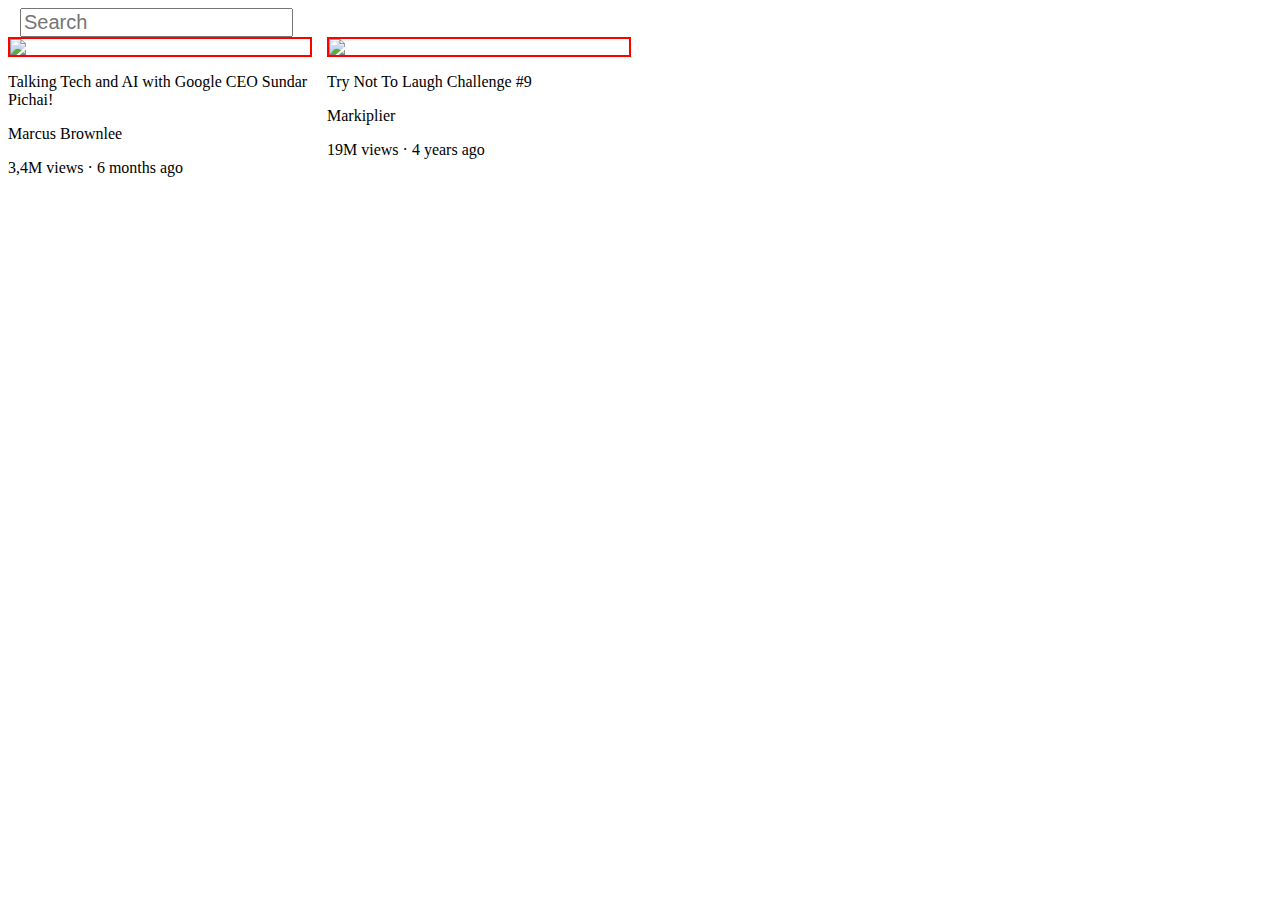
==== youtube.html @ 5c619c6e "using div" ====
<!DOCTYPE html>
<html lang="en">
<head>

    <style>
.thumbnail{
display:block;
width:300px;/* to keep same shape heaight will also change*/

object-fit:cover;/*contain cover */
object-position: bottom;
border:2px;
border-style:solid;
border-color:red;
}
.search-bar{
display:block;
    font-size:20px;
    margin-left:12px;
}
.div-example{
    display:inline-block;
}
.vedio-preview{
    width:300px;
    display:inline-block;
    vertical-align: top;
    margin-right:15px;
}

    </style>
    <meta charset="UTF-8">
    <meta http-equiv="X-UA-Compatible" content="IE=edge">
    <meta name="viewport" content="width=device-width, initial-scale=1.0">
    <title>youtube.com Clone</title>
</head>
<body>
    <input class="search-bar" type="text" placeholder="Search">
    <div class="vedio-preview">
    <img class="thumbnail" src="thumbnails/thumbnail-1.webp">

<p>
    <!-- paragraph is a block element  -->
Talking Tech and AI with Google CEO Sundar Pichai!
</p>
<p class="vedio-author">
Marcus Brownlee
<!-- paragarph will take whole line in the container not on the page -->
</p>
<p class="vedio-stats">
3,4M views &#183; 6 months ago

</p>


</div> 
<div class="vedio-preview">
    <img class="thumbnail" src="thumbnails/thumbnail-2.webp">

<p>
    <!-- paragraph is a block element  -->
    Try Not To Laugh Challenge #9
</p>
<p class="vedio-author">
Markiplier
<!-- paragarph will take whole line in the container not on the page -->
</p>
<p class="vedio-stats">
19M views &#183; 4 years ago

</p>


</div> 
<!-- It is a block element -->
</body>
</html>
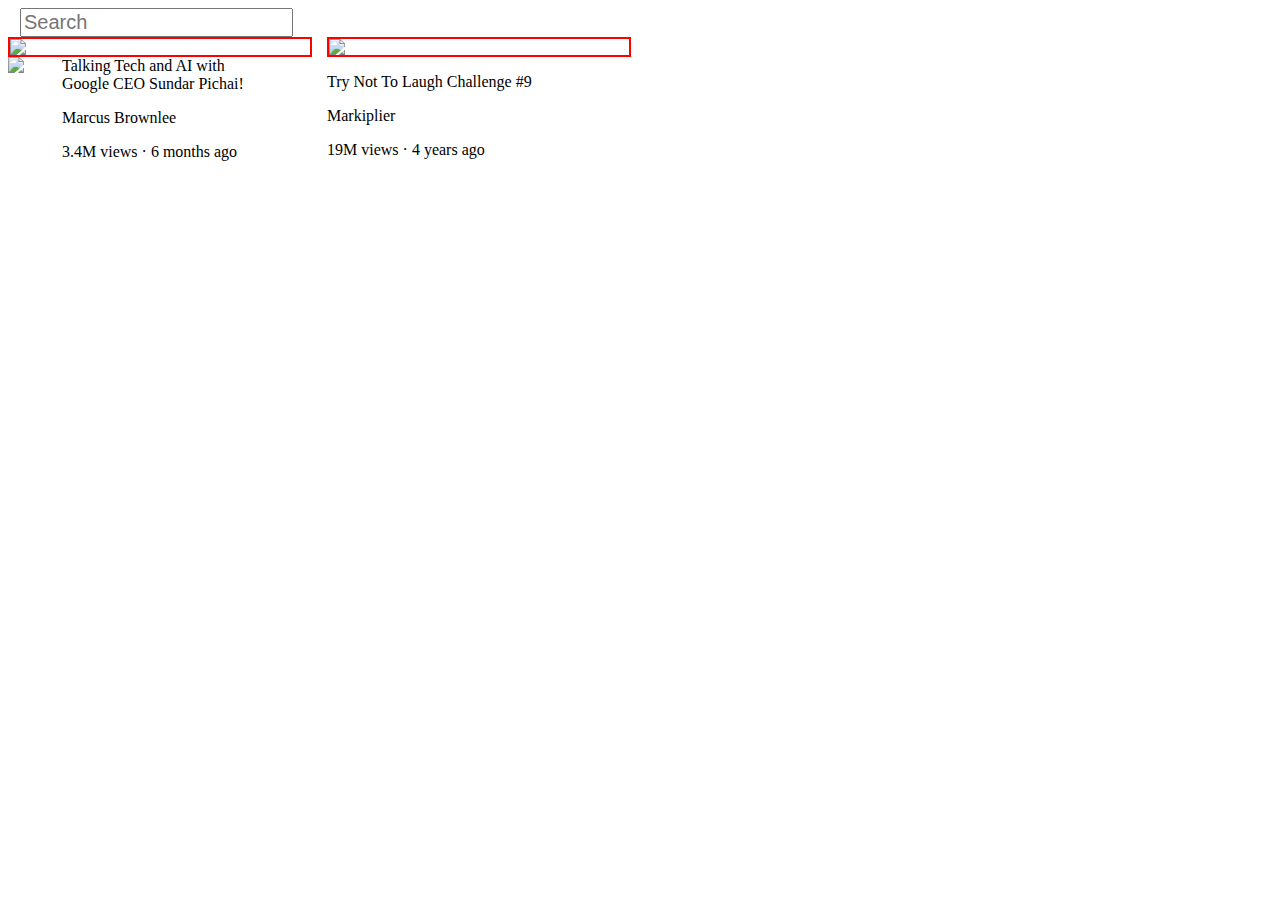
==== commit 63379008: "using nested layout tecq" ====
--- a/youtube.html
+++ b/youtube.html
@@ -18,6 +18,9 @@
     font-size:20px;
     margin-left:12px;
 }
+.vedio-title{
+    margin-top:0px;
+}
 .div-example{
     display:inline-block;
 }
@@ -26,6 +29,20 @@
     display:inline-block;
     vertical-align: top;
     margin-right:15px;
+}
+.profile-picture{
+    width:100%;
+
+
+}
+.channel-picture{
+display:inline-block;
+width:50px;
+vertical-align:top;
+}
+.vedio-info{
+display:inline-block;
+width:200px;
 }
 
     </style>
@@ -37,21 +54,37 @@
 <body>
     <input class="search-bar" type="text" placeholder="Search">
     <div class="vedio-preview">
-    <img class="thumbnail" src="thumbnails/thumbnail-1.webp">
 
-<p>
-    <!-- paragraph is a block element  -->
-Talking Tech and AI with Google CEO Sundar Pichai!
-</p>
-<p class="vedio-author">
-Marcus Brownlee
-<!-- paragarph will take whole line in the container not on the page -->
-</p>
-<p class="vedio-stats">
-3,4M views &#183; 6 months ago
+        <div>
 
-</p>
+            <img class="thumbnail" src="thumbnails/thumbnail-1.webp">
+        </div>
 
+        <div>
+            <div class="channel-picture">
+
+                <img class="profile-picture" src="channel-pictures/channel-1.jpeg">
+            </div>
+
+            <div class="vedio-info">
+                <p class="vedio-title">
+                    <!-- paragraph is a block element  -->
+                Talking Tech and AI with Google CEO Sundar Pichai!
+                </p>
+                <p class="vedio-author">
+                Marcus Brownlee
+                <!-- paragarph will take whole line in the container not on the page -->
+                </p>
+                <p class="vedio-stats">
+                3.4M views &#183; 6 months ago
+                
+                </p>
+    
+    
+            </div>
+
+          
+        </div>            
 
 </div> 
 <div class="vedio-preview">
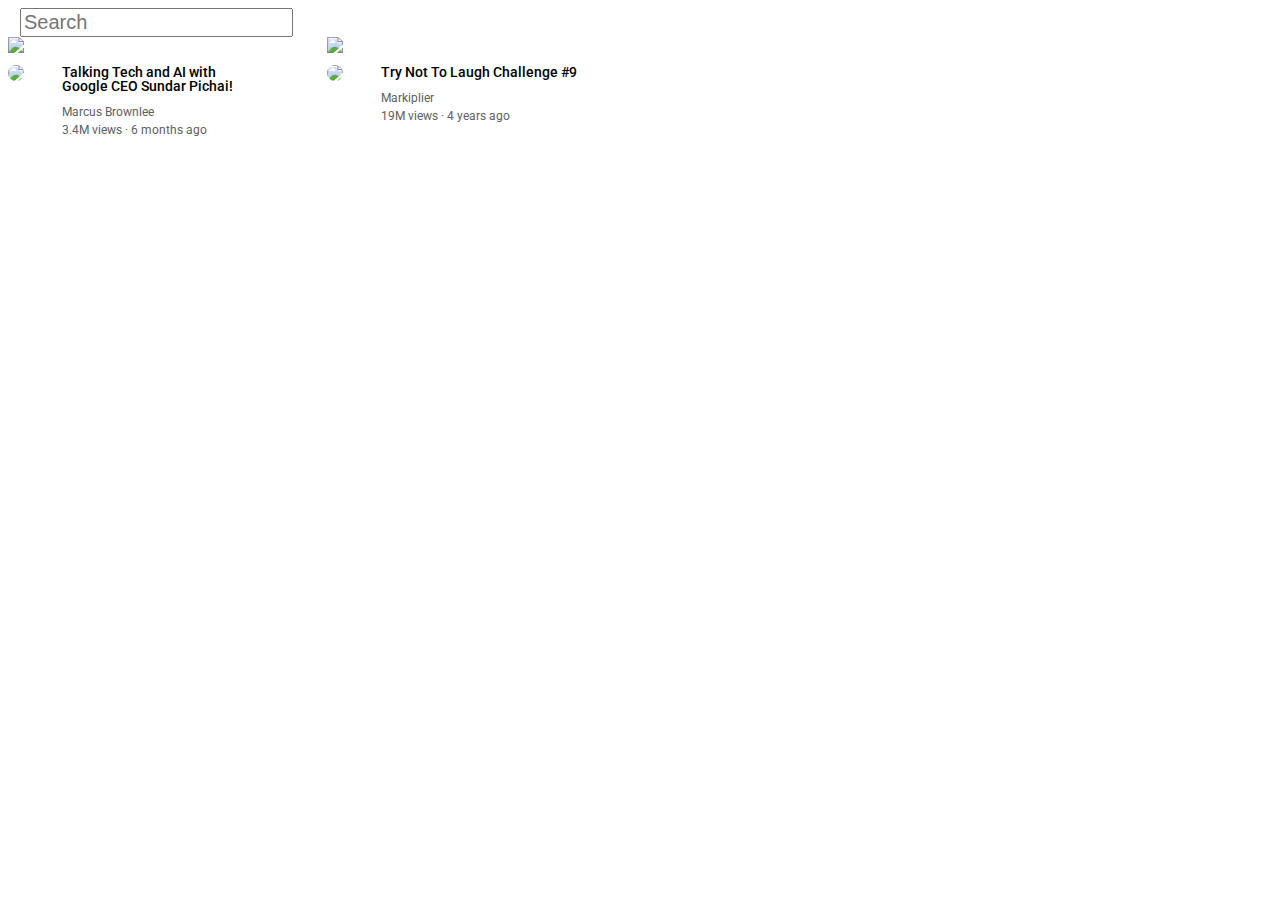
==== commit 72e487c6: "nested layout teq 2" ====
--- a/youtube.html
+++ b/youtube.html
@@ -1,8 +1,19 @@
 <!DOCTYPE html>
 <html lang="en">
 <head>
-
+    <link rel="preconnect" href="https://fonts.googleapis.com">
+    <link rel="preconnect" href="https://fonts.gstatic.com" crossorigin>
+    <link href="https://fonts.googleapis.com/css2?family=Montserrat:wght@700&family=Roboto:wght@400;500;700&display=swap" rel="stylesheet">
+    
     <style>
+        p{
+            margin:0 0 0 0;
+            font-family:Roboto,Arail;
+       /*     arial--as backup font*/
+        }
+        .thumbnail-row{
+            margin-bottom:12px;
+        }
 .thumbnail{
 display:block;
 width:300px;/* to keep same shape heaight will also change*/
@@ -11,7 +22,7 @@
 object-position: bottom;
 border:2px;
 border-style:solid;
-border-color:red;
+border:none;
 }
 .search-bar{
 display:block;
@@ -20,6 +31,10 @@
 }
 .vedio-title{
     margin-top:0px;
+    font-size:14px;
+    font-weight:500;
+    line-height: 14px;
+    margin-bottom:12px;
 }
 .div-example{
     display:inline-block;
@@ -31,8 +46,8 @@
     margin-right:15px;
 }
 .profile-picture{
-    width:100%;
-
+    width:40px;
+ border-radius:50px;
 
 }
 .channel-picture{
@@ -43,6 +58,15 @@
 .vedio-info{
 display:inline-block;
 width:200px;
+}
+.vedio-stats,
+.vedio-author{
+    font-size:12px;
+    color: rgb(96,96,96);
+}
+
+.vedio-author{
+    margin-bottom:4px;
 }
 
     </style>
@@ -55,7 +79,7 @@
     <input class="search-bar" type="text" placeholder="Search">
     <div class="vedio-preview">
 
-        <div>
+        <div class="thumbnail-row">
 
             <img class="thumbnail" src="thumbnails/thumbnail-1.webp">
         </div>
@@ -88,21 +112,35 @@
 
 </div> 
 <div class="vedio-preview">
-    <img class="thumbnail" src="thumbnails/thumbnail-2.webp">
+        <div class="thumbnail-row">
 
-<p>
-    <!-- paragraph is a block element  -->
-    Try Not To Laugh Challenge #9
-</p>
-<p class="vedio-author">
-Markiplier
-<!-- paragarph will take whole line in the container not on the page -->
-</p>
-<p class="vedio-stats">
-19M views &#183; 4 years ago
+                <img class="thumbnail" src="thumbnails/thumbnail-2.webp">
 
-</p>
+        </div>
+        <div>
+                    <div class="channel-picture">
+                        
+                       <img class="profile-picture"  src="channel-pictures/channel-2.jpeg"> 
+                    </div>
 
+         <div class="vedio-info">
+            <p class="vedio-title">
+                <!-- paragraph is a block element  -->
+                Try Not To Laugh Challenge #9
+            </p>
+            <p class="vedio-author">
+            Markiplier
+            <!-- paragarph will take whole line in the container not on the page -->
+            </p>
+            <p class="vedio-stats">
+            19M views &#183; 4 years ago
+            
+            </p>
+         
+
+         </div>           
+        
+        </div>
 
 </div> 
 <!-- It is a block element -->
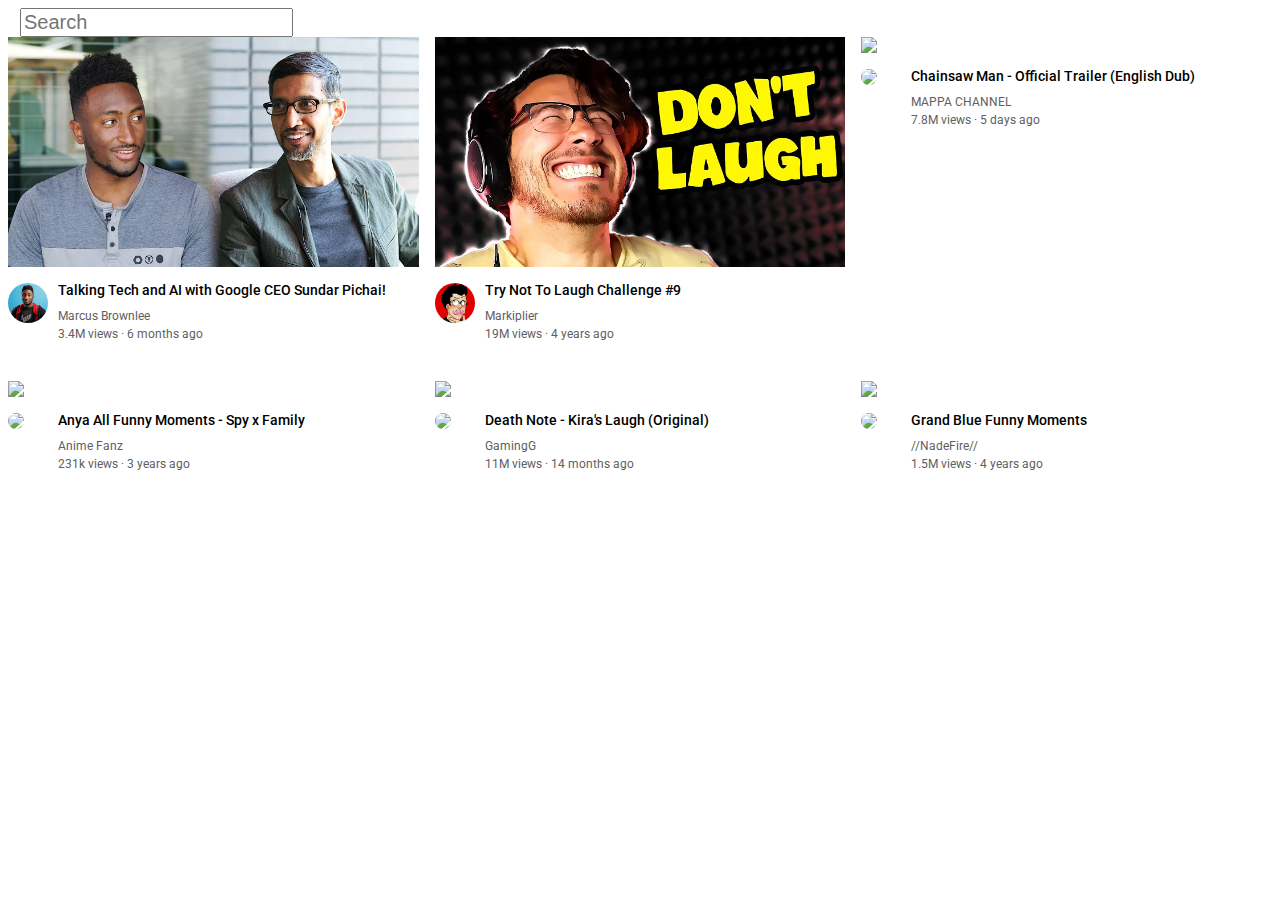
==== commit 8571a7f5: "grid" ====
--- a/youtube.html
+++ b/youtube.html
@@ -15,8 +15,8 @@
             margin-bottom:12px;
         }
 .thumbnail{
-display:block;
-width:300px;/* to keep same shape heaight will also change*/
+width:100%;
+/* to keep same shape heaight will also change*/
 
 object-fit:cover;/*contain cover */
 object-position: bottom;
@@ -29,6 +29,17 @@
     font-size:20px;
     margin-left:12px;
 }
+
+
+.vedio-grid{
+    display:grid;
+    grid-template-columns: 1fr 1fr 1fr;
+    column-gap:16px;
+    row-gap:40px;
+
+}
+
+
 .vedio-title{
     margin-top:0px;
     font-size:14px;
@@ -40,24 +51,25 @@
     display:inline-block;
 }
 .vedio-preview{
-    width:300px;
-    display:inline-block;
-    vertical-align: top;
-    margin-right:15px;
 }
 .profile-picture{
     width:40px;
  border-radius:50px;
 
 }
+
+.vedio-info-grid{
+    display:grid;
+    grid-template-columns: 50px 1fr;
+}
+
+
+
 .channel-picture{
-display:inline-block;
-width:50px;
-vertical-align:top;
+
 }
 .vedio-info{
-display:inline-block;
-width:200px;
+
 }
 .vedio-stats,
 .vedio-author{
@@ -77,72 +89,208 @@
 </head>
 <body>
     <input class="search-bar" type="text" placeholder="Search">
-    <div class="vedio-preview">
-
-        <div class="thumbnail-row">
-
-            <img class="thumbnail" src="thumbnails/thumbnail-1.webp">
+    <div class="vedio-grid">
+
+        <div class="vedio-preview">
+
+            <div class="thumbnail-row">
+    
+                <img class="thumbnail" src="thumbnails/thumbnail-1.webp">
+            </div>
+    
+            <div class="vedio-info-grid">
+                <div class="channel-picture">
+    
+                    <img class="profile-picture" src="channel-pictures/channel-1.jpeg">
+                </div>
+    
+                <div class="vedio-info">
+                    <p class="vedio-title">
+                        <!-- paragraph is a block element  -->
+                    Talking Tech and AI with Google CEO Sundar Pichai!
+                    </p>
+                    <p class="vedio-author">
+                    Marcus Brownlee
+                    <!-- paragarph will take whole line in the container not on the page -->
+                    </p>
+                    <p class="vedio-stats">
+                    3.4M views &#183; 6 months ago
+                    
+                    </p>
+        
+        
+                </div>
+    
+              
+            </div>            
+    
+    </div> 
+    <div class="vedio-preview">
+            <div class="thumbnail-row">
+    
+                    <img class="thumbnail" src="thumbnails/thumbnail-2.webp">
+    </div>
+         <div class="vedio-info-grid">
+                        <div class="channel-picture">
+                            
+                           <img class="profile-picture"  src="channel-pictures/channel-2.jpeg"> 
+                        </div>
+    
+                        <div class="vedio-info">
+                            <p class="vedio-title">
+                                <!-- paragraph is a block element  -->
+                                Try Not To Laugh Challenge #9
+                            </p>
+                            <p class="vedio-author">
+                            Markiplier
+                            <!-- paragarph will take whole line in the container not on the page -->
+                            </p>
+                            <p class="vedio-stats">
+                            19M views &#183; 4 years ago
+                            
+                            </p>
+                        
+    
+                        </div>           
+            
         </div>
-
-        <div>
+    </div>
+    
+    <div class="vedio-preview">
+    
+        <div class="thumbnail-row">
+    
+            <img class="thumbnail" src="thumbnails/thumbnail -3.webp">
+        </div>
+    
+        <div class="vedio-info-grid">
             <div class="channel-picture">
-
-                <img class="profile-picture" src="channel-pictures/channel-1.jpeg">
-            </div>
-
+    
+                <img class="profile-picture" src="channel-pictures/channel-3.jpg">
+            </div>
+    
             <div class="vedio-info">
                 <p class="vedio-title">
                     <!-- paragraph is a block element  -->
-                Talking Tech and AI with Google CEO Sundar Pichai!
+               Chainsaw Man - Official Trailer (English Dub)
                 </p>
                 <p class="vedio-author">
-                Marcus Brownlee
+              MAPPA CHANNEL
                 <!-- paragarph will take whole line in the container not on the page -->
                 </p>
                 <p class="vedio-stats">
-                3.4M views &#183; 6 months ago
+                7.8M views &#183; 5 days ago
                 
                 </p>
     
     
             </div>
-
+    
           
         </div>            
-
-</div> 
-<div class="vedio-preview">
-        <div class="thumbnail-row">
-
-                <img class="thumbnail" src="thumbnails/thumbnail-2.webp">
-
+    
+    </div> 
+    <div class="vedio-preview">
+        <div class="thumbnail-row">
+    
+                <img class="thumbnail" src="thumbnails/thumbnail -4.webp">
+    </div>
+     <div class="vedio-info-grid">
+                    <div class="channel-picture">
+                        
+                       <img class="profile-picture"  src="channel-pictures/channel-4.jpg"> 
+                    </div>
+    
+                    <div class="vedio-info">
+                        <p class="vedio-title">
+                            <!-- paragraph is a block element  -->
+                           Anya All Funny Moments - Spy x Family
+                        </p>
+                        <p class="vedio-author">
+                        Anime Fanz
+                        <!-- paragarph will take whole line in the container not on the page -->
+                        </p>
+                        <p class="vedio-stats">
+                        231k views &#183; 3 years ago
+                        
+                        </p>
+                    
+    
+                    </div>           
+        
+    </div>
+    </div>
+    
+    
+    <div class="vedio-preview">
+    
+        <div class="thumbnail-row">
+    
+            <img class="thumbnail" src="thumbnails/thumbnail -5.webp">
         </div>
-        <div>
+    
+        <div class="vedio-info-grid">
+            <div class="channel-picture">
+    
+                <img class="profile-picture" src="channel-pictures/channel-5.jpg">
+            </div>
+    
+            <div class="vedio-info">
+                <p class="vedio-title">
+                    <!-- paragraph is a block element  -->
+                Death Note - Kira's Laugh (Original)
+                </p>
+                <p class="vedio-author">
+                GamingG
+                <!-- paragarph will take whole line in the container not on the page -->
+                </p>
+                <p class="vedio-stats">
+                11M views &#183; 14 months ago
+                
+                </p>
+    
+    
+            </div>
+    
+          
+        </div>            
+    
+    </div> 
+    <div class="vedio-preview">
+        <div class="thumbnail-row">
+    
+                <img class="thumbnail" src="thumbnails/thumbnail -6.webp">
+    </div>
+     <div class="vedio-info-grid">
                     <div class="channel-picture">
                         
-                       <img class="profile-picture"  src="channel-pictures/channel-2.jpeg"> 
+                       <img class="profile-picture"  src="channel-pictures/channel-6.jpg"> 
                     </div>
-
-         <div class="vedio-info">
-            <p class="vedio-title">
-                <!-- paragraph is a block element  -->
-                Try Not To Laugh Challenge #9
-            </p>
-            <p class="vedio-author">
-            Markiplier
-            <!-- paragarph will take whole line in the container not on the page -->
-            </p>
-            <p class="vedio-stats">
-            19M views &#183; 4 years ago
-            
-            </p>
-         
-
-         </div>           
-        
-        </div>
-
-</div> 
+    
+                    <div class="vedio-info">
+                        <p class="vedio-title">
+                            <!-- paragraph is a block element  -->
+                           Grand Blue Funny Moments
+                        </p>
+                        <p class="vedio-author">
+                        //NadeFire//
+                        <!-- paragarph will take whole line in the container not on the page -->
+                        </p>
+                        <p class="vedio-stats">
+                        1.5M views &#183; 4 years ago
+                        
+                        </p>
+                    
+    
+                    </div>           
+        
+    </div>
+    </div>
+
+    </div>
+    
+
+
 <!-- It is a block element -->
 </body>
 </html>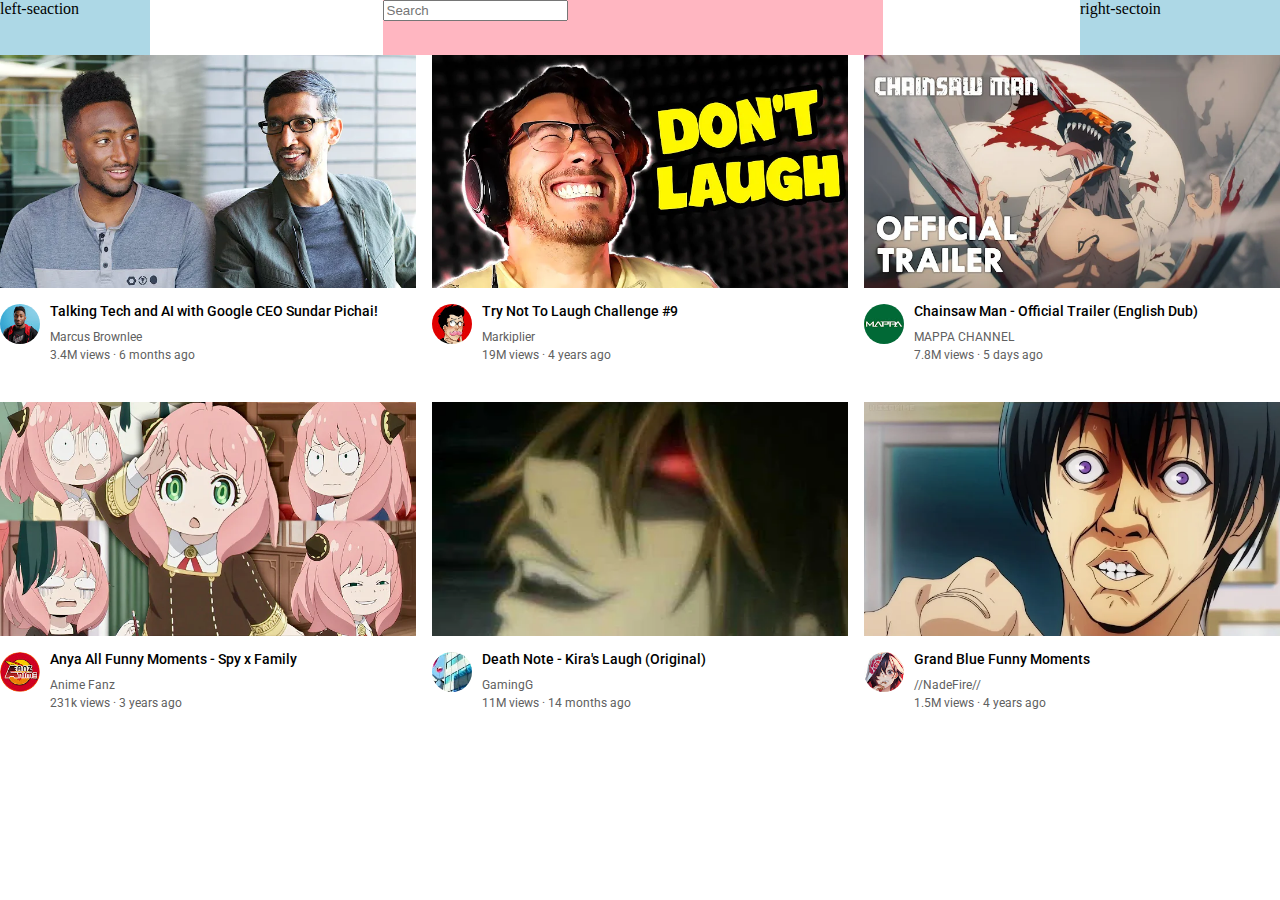
==== commit d5f22885: "using flexbox" ====
--- a/youtube.html
+++ b/youtube.html
@@ -4,91 +4,24 @@
     <link rel="preconnect" href="https://fonts.googleapis.com">
     <link rel="preconnect" href="https://fonts.gstatic.com" crossorigin>
     <link href="https://fonts.googleapis.com/css2?family=Montserrat:wght@700&family=Roboto:wght@400;500;700&display=swap" rel="stylesheet">
-    
-    <style>
-        p{
-            margin:0 0 0 0;
-            font-family:Roboto,Arail;
-       /*     arial--as backup font*/
-        }
-        .thumbnail-row{
-            margin-bottom:12px;
-        }
-.thumbnail{
-width:100%;
-/* to keep same shape heaight will also change*/
-
-object-fit:cover;/*contain cover */
-object-position: bottom;
-border:2px;
-border-style:solid;
-border:none;
-}
-.search-bar{
-display:block;
-    font-size:20px;
-    margin-left:12px;
-}
-
-
-.vedio-grid{
-    display:grid;
-    grid-template-columns: 1fr 1fr 1fr;
-    column-gap:16px;
-    row-gap:40px;
-
-}
-
-
-.vedio-title{
-    margin-top:0px;
-    font-size:14px;
-    font-weight:500;
-    line-height: 14px;
-    margin-bottom:12px;
-}
-.div-example{
-    display:inline-block;
-}
-.vedio-preview{
-}
-.profile-picture{
-    width:40px;
- border-radius:50px;
-
-}
-
-.vedio-info-grid{
-    display:grid;
-    grid-template-columns: 50px 1fr;
-}
-
-
-
-.channel-picture{
-
-}
-.vedio-info{
-
-}
-.vedio-stats,
-.vedio-author{
-    font-size:12px;
-    color: rgb(96,96,96);
-}
-
-.vedio-author{
-    margin-bottom:4px;
-}
-
-    </style>
+   <link rel="stylesheet" href="styles/general.css" >
+   <link rel="stylesheet" href="styles/header.css" >
+   <link rel="stylesheet" href="styles/vedio.css" >
     <meta charset="UTF-8">
     <meta http-equiv="X-UA-Compatible" content="IE=edge">
     <meta name="viewport" content="width=device-width, initial-scale=1.0">
     <title>youtube.com Clone</title>
 </head>
 <body>
-    <input class="search-bar" type="text" placeholder="Search">
+    <div class="header">
+        <div class="left-section">left-seaction</div>
+        <div class="middle-section">
+            <input class="search-bar" type="text" placeholder="Search">
+        </div>
+        <div class="right-section">right-sectoin</div>
+    
+        
+    </div>
     <div class="vedio-grid">
 
         <div class="vedio-preview">
--- a/styles/general.css
+++ b/styles/general.css
@@ -0,0 +1,9 @@
+p{
+    margin:0 0 0 0;
+    font-family:Roboto,Arail;
+/*     arial--as backup font*/
+}
+
+body{
+    margin:0;
+}--- a/styles/header.css
+++ b/styles/header.css
@@ -0,0 +1,27 @@
+
+    .header{
+       height: 55px;
+       display:flex;
+       flex-direction:row;
+       justify-content:space-between;
+       
+    }
+
+
+    .left-section{
+        background-color: lightblue;
+        width:150px;
+    }
+    .middle-section{
+        background-color: lightpink;
+        flex:1;
+        margin-left:70px;
+margin-right:35px;
+max-width:500px;
+    }
+
+    .right-section{
+        background-color: lightblue;
+        width:200px;
+        
+    }--- a/styles/vedio.css
+++ b/styles/vedio.css
@@ -0,0 +1,65 @@
+
+.thumbnail-row{
+    margin-bottom:12px;
+}
+.thumbnail{
+width:100%;
+/* to keep same shape heaight will also change*/
+
+object-fit:cover;/*contain cover */
+object-position: bottom;
+border:2px;
+border-style:solid;
+border:none;
+}
+
+
+.vedio-grid{
+display:grid;
+grid-template-columns: 1fr 1fr 1fr;
+column-gap:16px;
+row-gap:40px;
+
+}
+
+
+.vedio-title{
+margin-top:0px;
+font-size:14px;
+font-weight:500;
+line-height: 14px;
+margin-bottom:12px;
+}
+.div-example{
+display:inline-block;
+}
+.vedio-preview{
+}
+.profile-picture{
+width:40px;
+border-radius:50px;
+
+}
+
+.vedio-info-grid{
+display:grid;
+grid-template-columns: 50px 1fr;
+}
+
+
+
+.channel-picture{
+
+}
+.vedio-info{
+
+}
+.vedio-stats,
+.vedio-author{
+font-size:12px;
+color: rgb(96,96,96);
+}
+
+.vedio-author{
+margin-bottom:4px;
+}
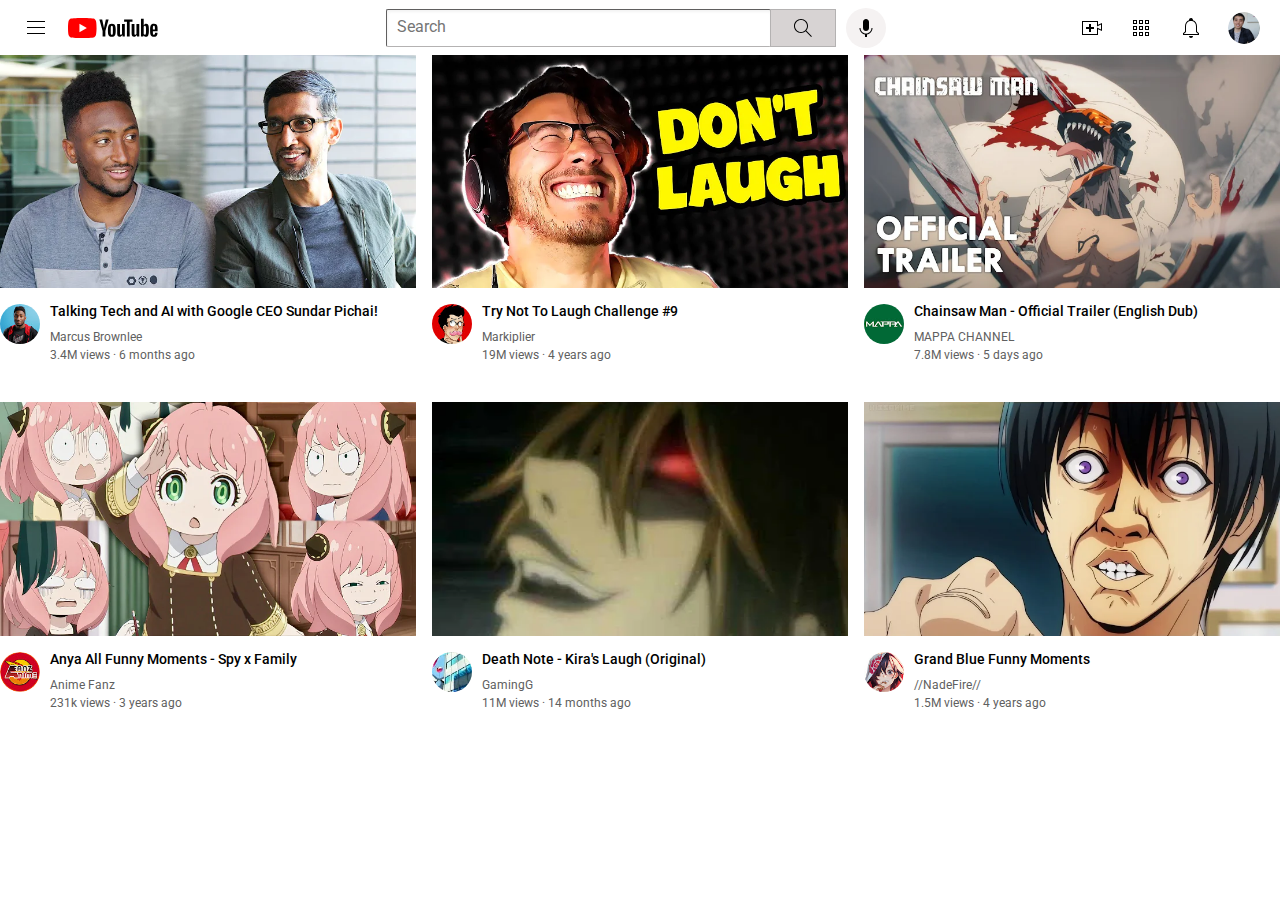
==== commit c9991742: "flexbox" ====
--- a/youtube.html
+++ b/youtube.html
@@ -14,11 +14,31 @@
 </head>
 <body>
     <div class="header">
-        <div class="left-section">left-seaction</div>
+        <div class="left-section">
+            <img class="hamburger-menu" src="icons/hamburger-menu.svg">
+            <img class ="youtube-logo "src="icons/youtube-logo.svg">
+
+        </div>
         <div class="middle-section">
             <input class="search-bar" type="text" placeholder="Search">
-        </div>
-        <div class="right-section">right-sectoin</div>
+            <button class="search-btn">
+                    <img class="search-icon" src="icons/search.svg">
+            </button>
+        <button class="voice-search-btn">
+            <img class="voice-search-icon" src="icons/voice-search-icon.svg">
+
+        </button>
+        
+        </div>
+        <div class="right-section">
+
+                <img class="upload-icon" src="icons/upload.svg">
+                <img class="youtube-apps-icon" src="icons/youtube-apps.svg">
+                <img class ="notification-icon" src="icons/notifications.svg">
+                <img class= "current-user-picture" src="channel-pictures/my-channel.jpeg">
+
+
+        </div>
     
         
     </div>
--- a/styles/header.css
+++ b/styles/header.css
@@ -9,19 +9,103 @@
 
 
     .left-section{
-        background-color: lightblue;
-        width:150px;
+      
+        display:flex;
+      
+        align-items: center;
     }
+.hamburger-menu{
+    height:24px;
+    margin-left:24px;
+    margin-right:20px;
+}
+.youtube-logo{
+    height:20px;
+}
+
+
     .middle-section{
-        background-color: lightpink;
+      
         flex:1;
         margin-left:70px;
-margin-right:35px;
+margin-right:36px;
 max-width:500px;
+display:flex;
+align-items:center;
+    }
+.search-bar::placeholder{
+    font-family:Roboto,Arial;
+    font-size:16px;
+    
+
+
+}
+.search-bar{
+    flex:1;
+    width:0;
+    height:34px;
+    padding-left:10px;
+    border-width:1px;
+    border-color:rgb(180, 178, 178);
+    border-radius:2px;
+    box-shadow:inset 1px 2px 3px rgba(0, 0, 0, 0.05)
+
+}
+.search-icon{
+    height:24px;
+    margin-top:4px;
+   
+}
+.search-btn{
+    height:38px;
+    width:66px;
+    background-color:rgb(215, 211, 211);
+    margin-left:-1px;
+    border-width:1px;
+    border-style:solid;
+    border-color:rgb(180, 178, 178);
+    margin-right:10px;
+}
+.voice-search-btn{
+    height:40px;
+    width:40px;
+    border-radius:20px;
+    border:none;
+    background-color:rgb(245, 242, 242)
+
+}
+.voice-search-icon{
+    height:24px;
+    margin-top:4px;
+   
+}
+
+    .right-section{
+
+      margin-right:20px;
+        width:180px;
+        display:flex;
+        align-items:center;
+        
+        justify-content: space-between;
+        flex-shrink:0;
+    
     }
 
-    .right-section{
-        background-color: lightblue;
-        width:200px;
-        
+    .upload-icon{
+        height:24px;
+
+    }
+
+    .youtube-apps-icon{
+        height:24px;
+    }
+
+    .notification-icon{
+height:24px;
+    }
+
+    .current-user-picture{
+        height:32px;
+        border-radius:16px;
     }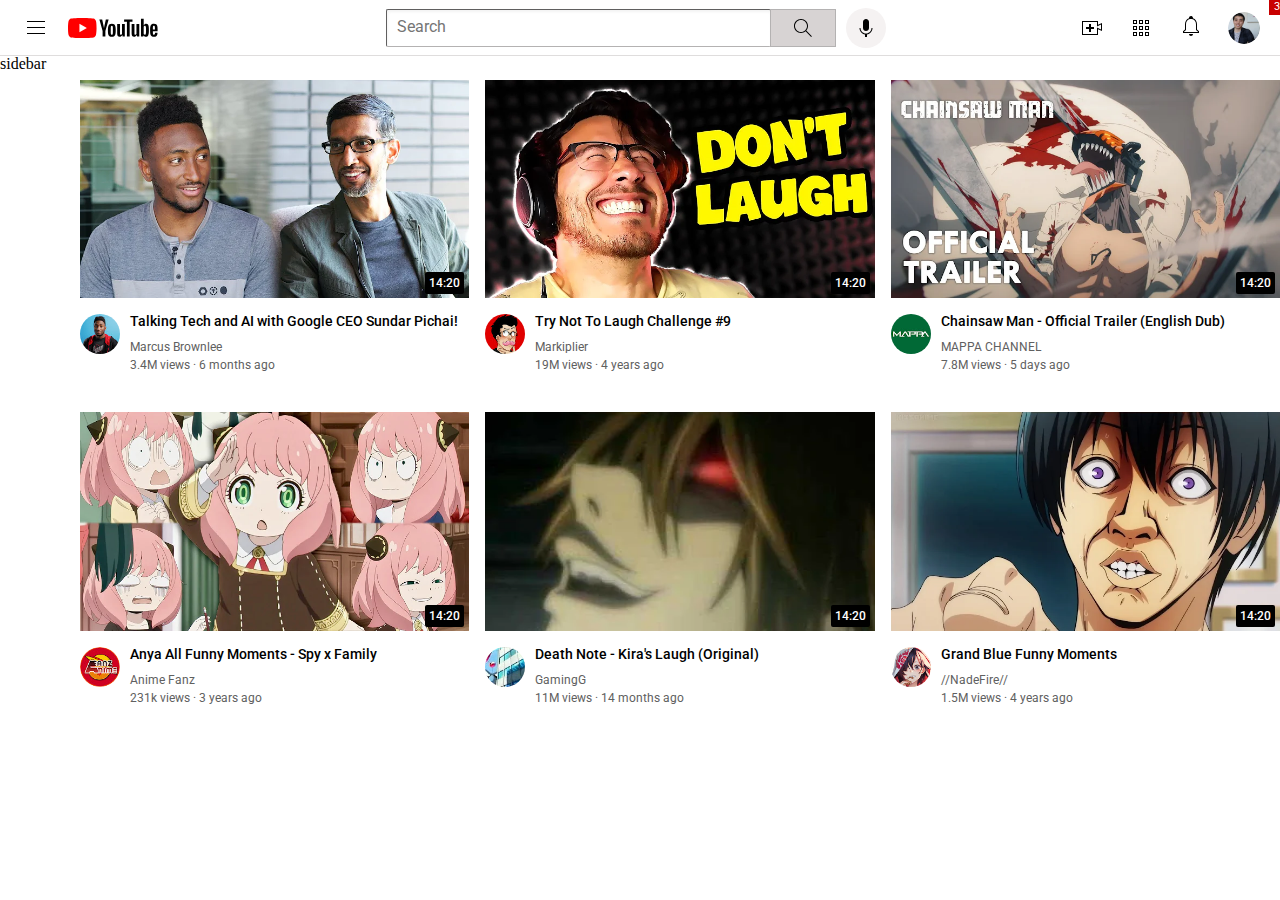
==== commit 83420faf: "css positions" ====
--- a/youtube.html
+++ b/youtube.html
@@ -7,6 +7,7 @@
    <link rel="stylesheet" href="styles/general.css" >
    <link rel="stylesheet" href="styles/header.css" >
    <link rel="stylesheet" href="styles/vedio.css" >
+   <link rel="stylesheet" href="styles/sidebar.css">
     <meta charset="UTF-8">
     <meta http-equiv="X-UA-Compatible" content="IE=edge">
     <meta name="viewport" content="width=device-width, initial-scale=1.0">
@@ -34,14 +35,19 @@
 
                 <img class="upload-icon" src="icons/upload.svg">
                 <img class="youtube-apps-icon" src="icons/youtube-apps.svg">
-                <img class ="notification-icon" src="icons/notifications.svg">
+               <div class="notification-icon-container"><img class ="notification-icon" src="icons/notifications.svg"></div> 
                 <img class= "current-user-picture" src="channel-pictures/my-channel.jpeg">
-
-
-        </div>
-    
-        
-    </div>
+<div class="notification-count">3</div>
+
+        </div>
+    
+        
+    </div>
+
+    <div class="sidebar">
+        sidebar</div>
+
+
     <div class="vedio-grid">
 
         <div class="vedio-preview">
@@ -49,6 +55,9 @@
             <div class="thumbnail-row">
     
                 <img class="thumbnail" src="thumbnails/thumbnail-1.webp">
+           
+           <div class="vedio-time">14:20</div>
+           
             </div>
     
             <div class="vedio-info-grid">
@@ -82,6 +91,7 @@
             <div class="thumbnail-row">
     
                     <img class="thumbnail" src="thumbnails/thumbnail-2.webp">
+                    <div class="vedio-time">14:20</div>
     </div>
          <div class="vedio-info-grid">
                         <div class="channel-picture">
@@ -114,6 +124,7 @@
         <div class="thumbnail-row">
     
             <img class="thumbnail" src="thumbnails/thumbnail -3.webp">
+            <div class="vedio-time">14:20</div>
         </div>
     
         <div class="vedio-info-grid">
@@ -147,6 +158,7 @@
         <div class="thumbnail-row">
     
                 <img class="thumbnail" src="thumbnails/thumbnail -4.webp">
+                <div class="vedio-time">14:20</div>
     </div>
      <div class="vedio-info-grid">
                     <div class="channel-picture">
@@ -180,6 +192,7 @@
         <div class="thumbnail-row">
     
             <img class="thumbnail" src="thumbnails/thumbnail -5.webp">
+            <div class="vedio-time">14:20</div>
         </div>
     
         <div class="vedio-info-grid">
@@ -213,6 +226,7 @@
         <div class="thumbnail-row">
     
                 <img class="thumbnail" src="thumbnails/thumbnail -6.webp">
+                <div class="vedio-time">14:20</div>
     </div>
      <div class="vedio-info-grid">
                     <div class="channel-picture">
--- a/styles/general.css
+++ b/styles/general.css
@@ -5,5 +5,6 @@
 }
 
 body{
-    margin:0;
-}+margin:0;
+padding-top:80px;
+padding-left:80px;}--- a/styles/header.css
+++ b/styles/header.css
@@ -1,10 +1,19 @@
 
     .header{
+    
        height: 55px;
        display:flex;
        flex-direction:row;
        justify-content:space-between;
-       
+       position: fixed;
+       top:0;
+       left:0;
+       right:0;
+       background-color:white;
+       border-bottom-width:1px;
+       border-bottom-style:solid;
+       border-bottom-color:rgb(223, 221, 221);
+        z-index:100;
     }
 
 
@@ -105,6 +114,21 @@
 height:24px;
     }
 
+    .notification-icon-container{
+        position:relative;
+    }
+  .notification-count{
+    position:absolute;
+      top: -2px;
+      right:-5px;
+      background-color:rgb(200, 0, 0);
+      color:white;
+      font-family:Roboto,Arial;
+      font-size:11px;
+      padding:2px 5px 2px 5px;
+}
+
+
     .current-user-picture{
         height:32px;
         border-radius:16px;
--- a/styles/vedio.css
+++ b/styles/vedio.css
@@ -1,6 +1,7 @@
 
 .thumbnail-row{
     margin-bottom:12px;
+    position: relative;
 }
 .thumbnail{
 width:100%;
@@ -63,3 +64,18 @@
 .vedio-author{
 margin-bottom:4px;
 }
+
+
+
+.vedio-time{
+    font-family:Roboto,Arial;
+    font-size:12px;
+    font-weight:500;
+    padding:4px 4px 4px 4px;
+    background-color:black;
+    color:white;
+    border-radius:2px;
+    position:absolute;
+    bottom:8px;
+    right:5px;
+}--- a/styles/sidebar.css
+++ b/styles/sidebar.css
@@ -0,0 +1,8 @@
+.sidebar{
+    position:fixed;
+    left:0;
+    bottom:0;
+    top:55px;
+    background-color:white;
+    width:72px;
+}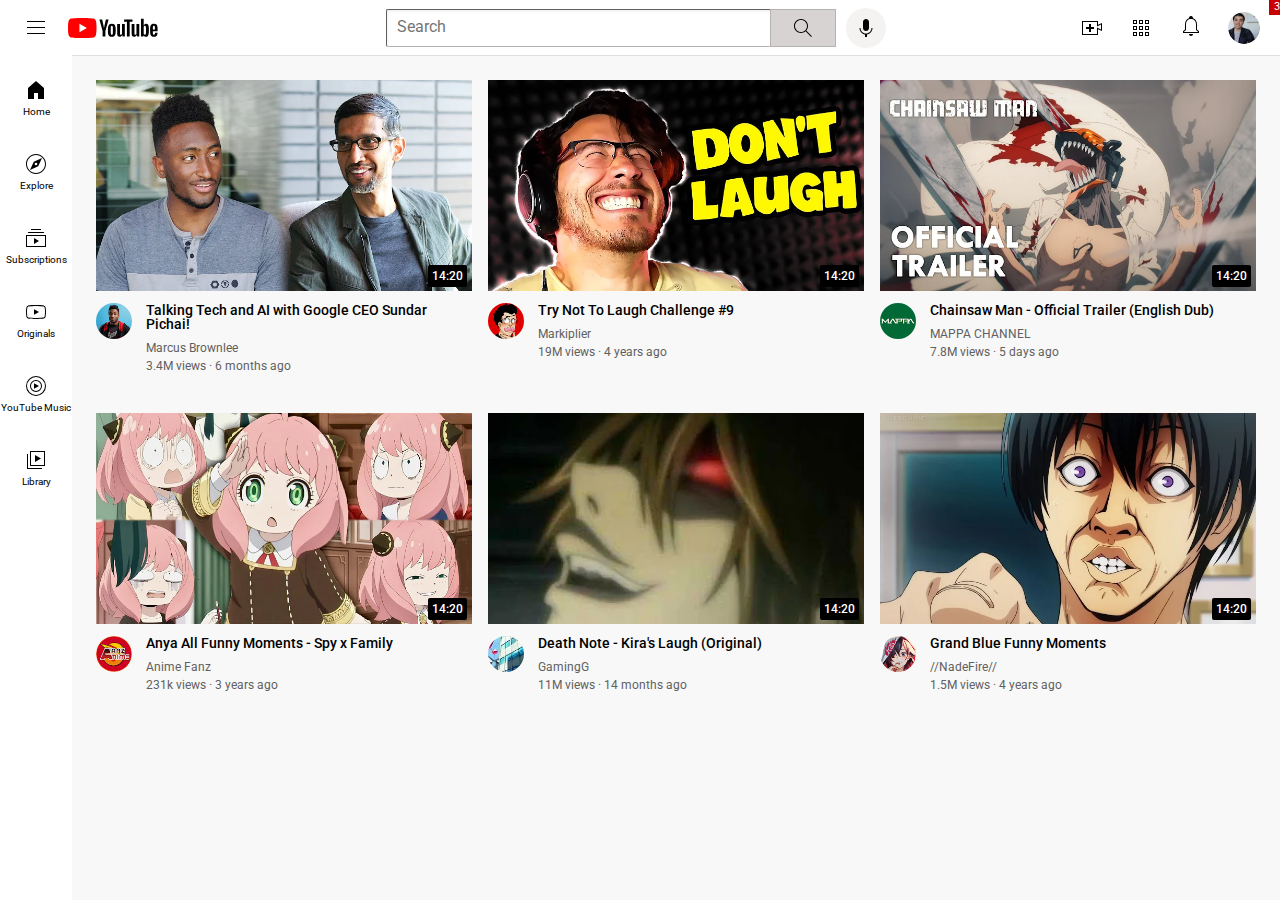
==== commit 0122cb39: "layout correction" ====
--- a/youtube.html
+++ b/youtube.html
@@ -24,11 +24,13 @@
             <input class="search-bar" type="text" placeholder="Search">
             <button class="search-btn">
                     <img class="search-icon" src="icons/search.svg">
-            </button>
+            <div class="tooltip">search</div>
+                </button>
         <button class="voice-search-btn">
             <img class="voice-search-icon" src="icons/voice-search-icon.svg">
 
         </button>
+      
         
         </div>
         <div class="right-section">
@@ -37,7 +39,7 @@
                 <img class="youtube-apps-icon" src="icons/youtube-apps.svg">
                <div class="notification-icon-container"><img class ="notification-icon" src="icons/notifications.svg"></div> 
                 <img class= "current-user-picture" src="channel-pictures/my-channel.jpeg">
-<div class="notification-count">3</div>
+<div class="notification-count">3 </div>
 
         </div>
     
@@ -45,7 +47,37 @@
     </div>
 
     <div class="sidebar">
-        sidebar</div>
+       <div class="sidebar-link">
+           <img src="icons/home.svg">
+            <div>Home</div>
+
+
+       </div> 
+       <div class="sidebar-link">
+        <img src="icons/explore.svg">
+<div>Explore</div>
+       </div> 
+       <div class="sidebar-link">
+        <img src="icons/subscriptions.svg">
+        <div>Subscriptions</div>
+       </div> 
+       <div class="sidebar-link">
+        <img src="icons/originals.svg">
+        <div>Originals</div>
+       </div> 
+       <div class="sidebar-link">
+        <img src="icons/youtube-music.svg">
+        <div>YouTube Music</div>
+       </div> 
+       <div class="sidebar-link">
+        <img src="icons/library.svg">
+        <div>Library</div>
+       </div> 
+    
+    
+    
+    
+    </div>
 
 
     <div class="vedio-grid">
--- a/styles/general.css
+++ b/styles/general.css
@@ -7,4 +7,8 @@
 body{
 margin:0;
 padding-top:80px;
-padding-left:80px;}+padding-left:96px;
+padding-right:24px;
+background-color: rgb(248, 248, 248);
+
+}--- a/styles/header.css
+++ b/styles/header.css
@@ -74,6 +74,22 @@
     border-style:solid;
     border-color:rgb(180, 178, 178);
     margin-right:10px;
+
+    position: relative;
+}
+.search-btn .tooltip{
+position:absolute;
+background-color:grey;
+color:white;
+padding:4px 8px 4px 8px;
+border-radius:2px;
+font-size:12px;
+bottom:-30px;
+opacity:0;
+}
+.search-btn:hover .tooltip{
+opacity:1;
+
 }
 .voice-search-btn{
     height:40px;
--- a/styles/vedio.css
+++ b/styles/vedio.css
@@ -1,6 +1,6 @@
 
 .thumbnail-row{
-    margin-bottom:12px;
+    margin-bottom:8px;
     position: relative;
 }
 .thumbnail{
@@ -29,7 +29,7 @@
 font-size:14px;
 font-weight:500;
 line-height: 14px;
-margin-bottom:12px;
+margin-bottom:10px;
 }
 .div-example{
 display:inline-block;
@@ -37,7 +37,7 @@
 .vedio-preview{
 }
 .profile-picture{
-width:40px;
+width:36px;
 border-radius:50px;
 
 }
@@ -52,6 +52,7 @@
 .channel-picture{
 
 }
+
 .vedio-info{
 
 }
--- a/styles/sidebar.css
+++ b/styles/sidebar.css
@@ -5,4 +5,31 @@
     top:55px;
     background-color:white;
     width:72px;
+    z-index:200;
+    padding-top:5px;
+}
+
+
+
+.sidebar-link{
+   flex-direction:column;
+    height:74px;
+   display:flex;
+   justify-content:center;
+   align-items:center;
+cursor:pointer;
+}
+.sidebar-link:hover{
+
+    background-color:rgb(237, 234, 234);
+}
+
+.sidebar-link img{
+    height:24px;
+    margin-bottom:4px;
+}
+.sidebar-link div{
+    font-family:Roboto,Arial;
+    font-size:10px;
+
 }